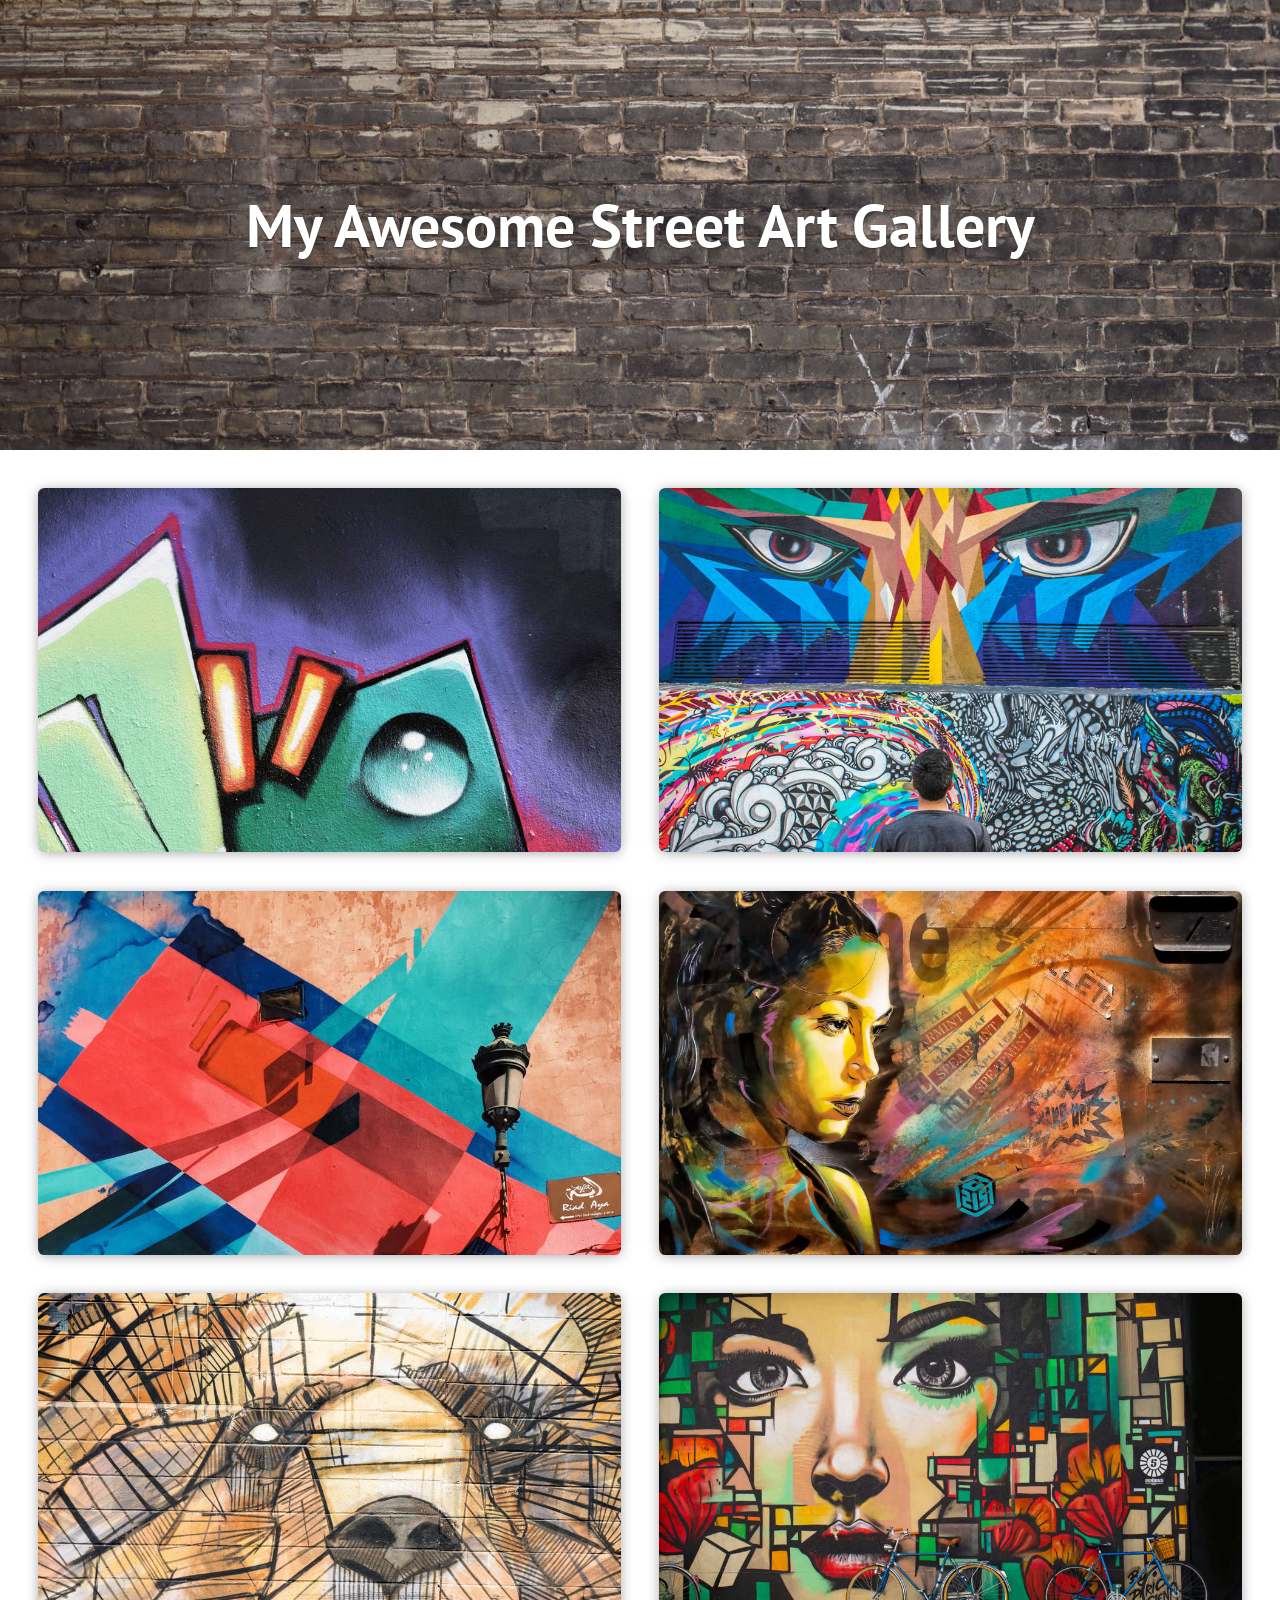
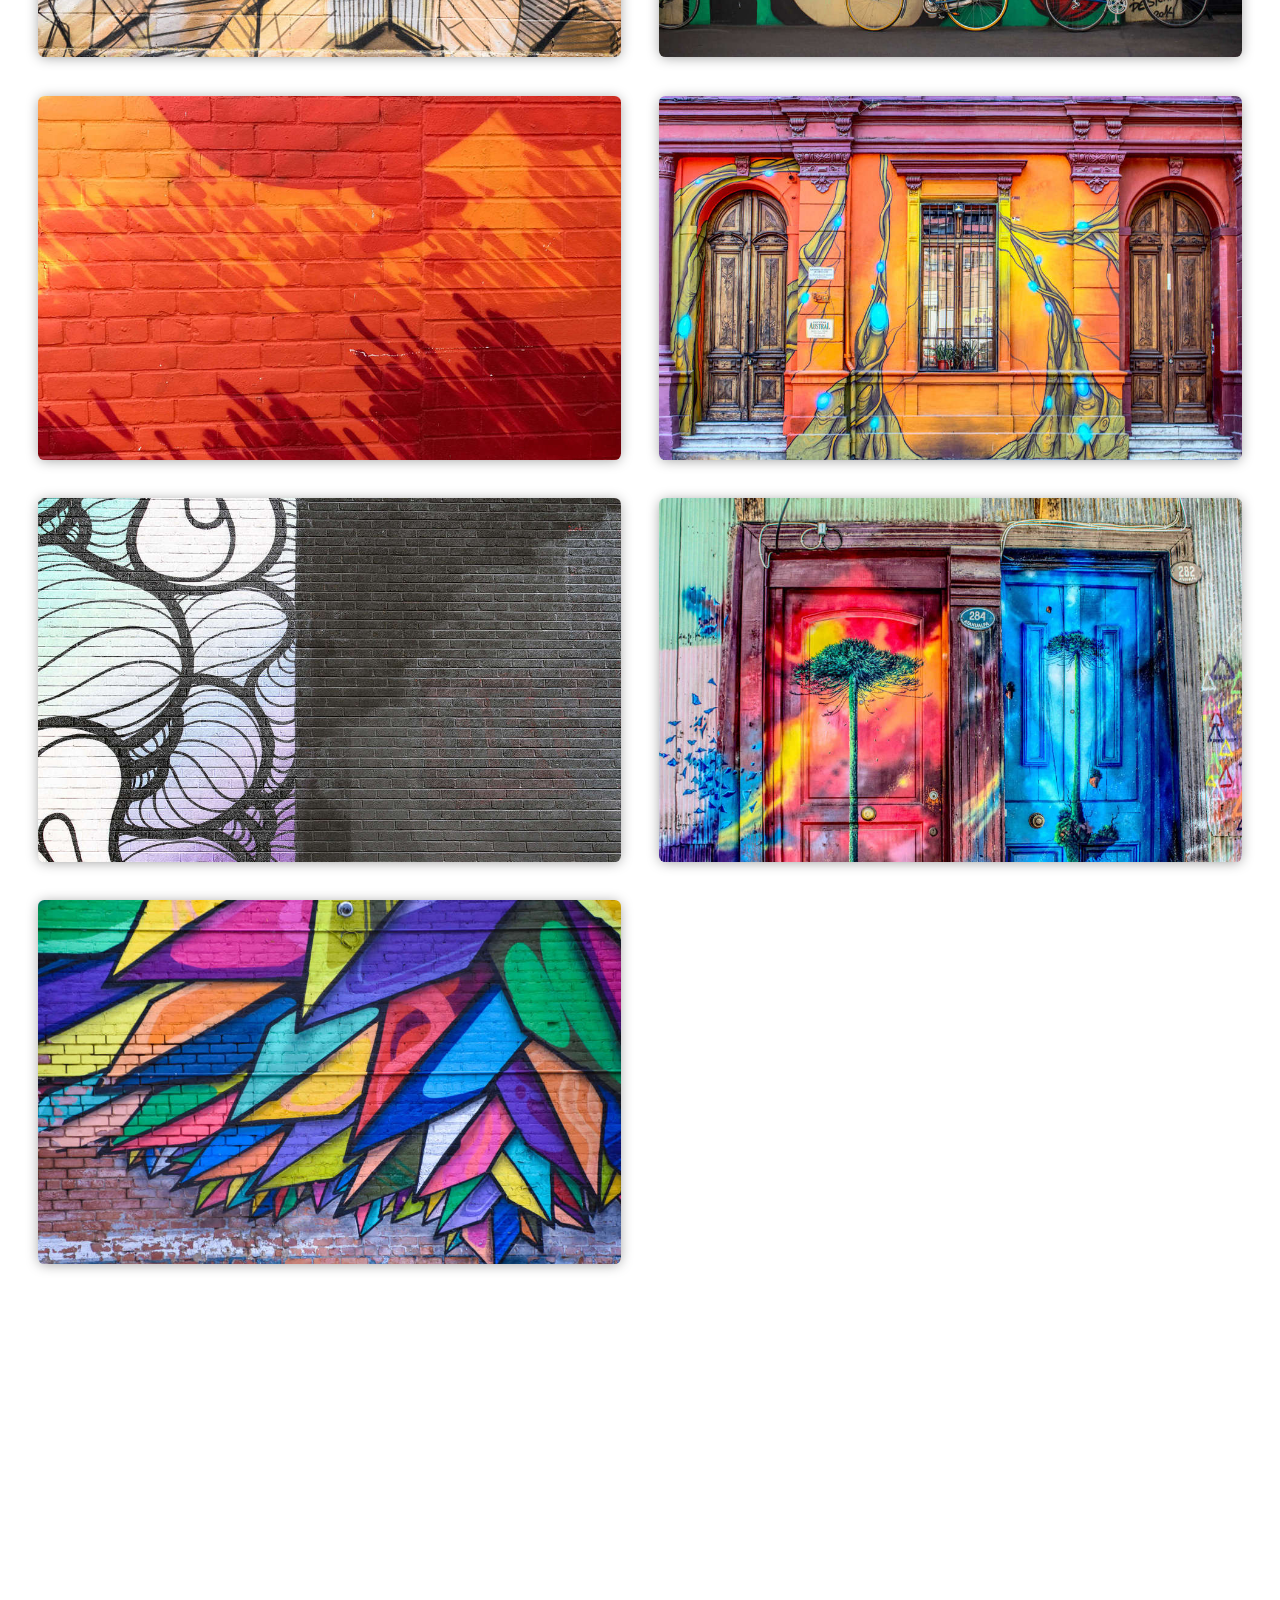
==== gallery.html @ 84607e98 "Add files via upload" ====
<!DOCTYPE html><html lang="en"><head><meta charset="utf-8"><meta http-equiv="X-UA-Compatible" content="IE=edge"><meta name="viewport" content="width=device-width,initial-scale=1"><title>Simple Gallery</title><meta name="description" content="Responsive gallery one-page template template"><meta name="keywords" content="gallery, gallery template, html5 template, css3 template"><link rel="shortcut icon" href="favicon.ico"><link rel="shortcut icon" href="static/images/favicons/favicon.png" type="image/x-icon"><link rel="apple-touch-icon" href="static/images/favicons/apple-touch-icon.png"><link rel="apple-touch-icon-precomposed" href="static/images/favicons/apple-touch-icon-precomposed.png"><link href="https://fonts.googleapis.com/css?family=PT+Sans&amp;subset=latin,cyrillic%7CPT+Serif&amp;subset=latin,cyrillic" rel="stylesheet" type="text/css"><link rel="stylesheet" href="static/css/screen.min.css"></head><body><hader class="page-header"><div class="page-header__inner"><div class="page-header__group"><h1 class="page-header__title">My Awesome Street Art Gallery</h1></div></div></hader><div class="page-content"><main class="page-content__main"><section class="page-content__gallery"><div class="gallery"><div class="gallery__inner"><div class="gallery__flow"><div class="gallery__isle"><div class="gallery__isle-inner"><div class="gallery__isle-content"><figure class="gallery__preview"><div class="gallery__preview-image"><img src="static/images/blocks/gallery/chris-barbalis-281802.jpg" alt="street art"></div><figcaption class="gallery__preview-caption"><div class="gallery__preview-info"><h2 class="gallery__preview-title">Some Awesome Street Art</h2><div class="gallery__preview-links"><a class="gallery__preview-link gallery__preview-link_role_original" href="https://unsplash.com/search/photos/graffiti?photo=BM3Huq6P_Eg">View original</a><a class="gallery__preview-link gallery__preview-link_role_author" href="#">AuthorName</a><a class="gallery__preview-link gallery__preview-link_role_photographer" href="https://unsplash.com/@cbarbalis">Chris Barbalis</a></div></div></figcaption></figure></div></div></div><div class="gallery__isle"><div class="gallery__isle-inner"><div class="gallery__isle-content"><figure class="gallery__preview"><div class="gallery__preview-image"><img src="static/images/blocks/gallery/ckturistando-335312.jpg" alt="street art"></div><figcaption class="gallery__preview-caption"><div class="gallery__preview-info"><h2 class="gallery__preview-title">Some Awesome Street Art</h2><div class="gallery__preview-links"><a class="gallery__preview-link gallery__preview-link_role_original" href="https://unsplash.com/search/photos/street-art?photo=GiTA965K380">View original</a><a class="gallery__preview-link gallery__preview-link_role_author" href="#">AuthorName</a><a class="gallery__preview-link gallery__preview-link_role_photographer" href="https://unsplash.com/@ckturistando">ckturistando</a></div></div></figcaption></figure></div></div></div><div class="gallery__isle"><div class="gallery__isle-inner"><div class="gallery__isle-content"><figure class="gallery__preview"><div class="gallery__preview-image"><img src="static/images/blocks/gallery/luis-vaz-188325.jpg" alt="street art"></div><figcaption class="gallery__preview-caption"><div class="gallery__preview-info"><h2 class="gallery__preview-title">Some Awesome Street Art</h2><div class="gallery__preview-links"><a class="gallery__preview-link gallery__preview-link_role_original" href="https://unsplash.com/search/photos/graffiti?photo=9RIFeVL73sk">View original</a><a class="gallery__preview-link gallery__preview-link_role_author" href="#">AuthorName</a><a class="gallery__preview-link gallery__preview-link_role_photographer" href="https://unsplash.com/@luismvaz">Luis Vaz</a></div></div></figcaption></figure></div></div></div><div class="gallery__isle"><div class="gallery__isle-inner"><div class="gallery__isle-content"><figure class="gallery__preview"><div class="gallery__preview-image"><img src="static/images/blocks/gallery/ricardo-gomez-angel-252099.jpg" alt="street art"></div><figcaption class="gallery__preview-caption"><div class="gallery__preview-info"><h2 class="gallery__preview-title">Some Awesome Street Art</h2><div class="gallery__preview-links"><a class="gallery__preview-link gallery__preview-link_role_original" href="https://unsplash.com/search/photos/graffiti?photo=2WCT3mg5zlY">View original</a><a class="gallery__preview-link gallery__preview-link_role_author" href="#">AuthorName</a><a class="gallery__preview-link gallery__preview-link_role_photographer" href="https://unsplash.com/@ripato">Ricardo Gomez Angel</a></div></div></figcaption></figure></div></div></div><div class="gallery__isle"><div class="gallery__isle-inner"><div class="gallery__isle-content"><figure class="gallery__preview"><div class="gallery__preview-image"><img src="static/images/blocks/gallery/scott-webb-101503.jpg" alt="street art"></div><figcaption class="gallery__preview-caption"><div class="gallery__preview-info"><h2 class="gallery__preview-title">Some Awesome Street Art</h2><div class="gallery__preview-links"><a class="gallery__preview-link gallery__preview-link_role_original" href="https://unsplash.com/photos/TJ1vdhpIoSs">View original</a><a class="gallery__preview-link gallery__preview-link_role_author" href="#">AuthorName</a><a class="gallery__preview-link gallery__preview-link_role_photographer" href="https://unsplash.com/@scottwebb">Scott Webb</a></div></div></figcaption></figure></div></div></div><div class="gallery__isle"><div class="gallery__isle-inner"><div class="gallery__isle-content"><figure class="gallery__preview"><div class="gallery__preview-image"><img src="static/images/blocks/gallery/timon-klauser-308449.jpg" alt="street art"></div><figcaption class="gallery__preview-caption"><div class="gallery__preview-info"><h2 class="gallery__preview-title">Some Awesome Street Art</h2><div class="gallery__preview-links"><a class="gallery__preview-link gallery__preview-link_role_original" href="https://unsplash.com/photos/3MAmj1ZKSZA">View original</a><a class="gallery__preview-link gallery__preview-link_role_author" href="#">AuthorName</a><a class="gallery__preview-link gallery__preview-link_role_photographer" href="https://unsplash.com/@timon_k">Timon Klauser</a></div></div></figcaption></figure></div></div></div><div class="gallery__isle"><div class="gallery__isle-inner"><div class="gallery__isle-content"><figure class="gallery__preview"><div class="gallery__preview-image"><img src="static/images/blocks/gallery/tools-for-motivation-301199.jpg" alt="street art"></div><figcaption class="gallery__preview-caption"><div class="gallery__preview-info"><h2 class="gallery__preview-title">Some Awesome Street Art</h2><div class="gallery__preview-links"><a class="gallery__preview-link gallery__preview-link_role_original" href="https://unsplash.com/photos/KvTOwKoji7g">View original</a><a class="gallery__preview-link gallery__preview-link_role_author" href="#">AuthorName</a><a class="gallery__preview-link gallery__preview-link_role_photographer" href="https://unsplash.com/@toolsformotivation">Tools For Motivation</a></div></div></figcaption></figure></div></div></div><div class="gallery__isle"><div class="gallery__isle-inner"><div class="gallery__isle-content"><figure class="gallery__preview"><div class="gallery__preview-image"><img src="static/images/blocks/gallery/luis-alfonso-orellana-221720.jpg" alt="street art"></div><figcaption class="gallery__preview-caption"><div class="gallery__preview-info"><h2 class="gallery__preview-title">Some Awesome Street Art</h2><div class="gallery__preview-links"><a class="gallery__preview-link gallery__preview-link_role_original" href="https://unsplash.com/photos/Zf2Y3O5s4UQ">View original</a><a class="gallery__preview-link gallery__preview-link_role_author" href="#">AuthorName</a><a class="gallery__preview-link gallery__preview-link_role_photographer" href="https://unsplash.com/@biotipografo">Luis Alfonso Orellana</a></div></div></figcaption></figure></div></div></div><div class="gallery__isle"><div class="gallery__isle-inner"><div class="gallery__isle-content"><figure class="gallery__preview"><div class="gallery__preview-image"><img src="static/images/blocks/gallery/toa-heftiba-227096.jpg" alt="street art"></div><figcaption class="gallery__preview-caption"><div class="gallery__preview-info"><h2 class="gallery__preview-title">Some Awesome Street Art</h2><div class="gallery__preview-links"><a class="gallery__preview-link gallery__preview-link_role_original" href="https://unsplash.com/photos/6SPP_IiDuTA">View original</a><a class="gallery__preview-link gallery__preview-link_role_author" href="#">AuthorName</a><a class="gallery__preview-link gallery__preview-link_role_photographer" href="https://unsplash.com/@heftiba">Toa Heftiba</a></div></div></figcaption></figure></div></div></div><div class="gallery__isle"><div class="gallery__isle-inner"><div class="gallery__isle-content"><figure class="gallery__preview"><div class="gallery__preview-image"><img src="static/images/blocks/gallery/luis-alfonso-orellana-246919.jpg" alt="street art"></div><figcaption class="gallery__preview-caption"><div class="gallery__preview-info"><h2 class="gallery__preview-title">Some Awesome Street Art</h2><div class="gallery__preview-links"><a class="gallery__preview-link gallery__preview-link_role_original" href="https://unsplash.com/photos/WjIB-6UxA5Q">View original</a><a class="gallery__preview-link gallery__preview-link_role_author" href="#">AuthorName</a><a class="gallery__preview-link gallery__preview-link_role_photographer" href="https://unsplash.com/@biotipografo">Luis Alfonso Orellana</a></div></div></figcaption></figure></div></div></div><div class="gallery__isle"><div class="gallery__isle-inner"><div class="gallery__isle-content"><figure class="gallery__preview"><div class="gallery__preview-image"><img src="static/images/blocks/gallery/glen-mccallum-225789.jpg" alt="street art"></div><figcaption class="gallery__preview-caption"><div class="gallery__preview-info"><h2 class="gallery__preview-title">Some Awesome Street Art</h2><div class="gallery__preview-links"><a class="gallery__preview-link gallery__preview-link_role_original" href="https://unsplash.com/photos/ddg2akAPl04">View original</a><a class="gallery__preview-link gallery__preview-link_role_author" href="#">AuthorName</a><a class="gallery__preview-link gallery__preview-link_role_photographer" href="https://unsplash.com/@glen_mccallum">Glen McCallum</a></div></div></figcaption></figure></div></div></div></div></div></div></section></main></div><footer class="page-footer"><div class="page-footer__inner"><div class="page-footer__group"><p class="page-footer__text"><a class="page-footer__text-link" href="https://website-templates.github.io/simple-gallery_responsive-template/">Simple Gallery</a></p><p class="page-footer__text">Designed by&nbsp;<a class="page-footer__text-link" href="https://github.com/orlovmax">Maxim Orlov</a></p></div></div></footer></body></html>
---- static/css/screen.min.css ----
@font-face{font-family:'site-icons';src:url(../fonts/site-icons/font/site-icons.eot);src:url(../fonts/site-icons/font/site-icons.eot#iefix) format("embedded-opentype"),url(../fonts/site-icons/font/site-icons.woff) format("woff"),url(../fonts/site-icons/font/site-icons.ttf) format("truetype"),url(../fonts/site-icons/font/site-icons.svg) format("svg");font-weight:400;font-style:normal}html,body,div,span,applet,object,iframe,h1,h2,h3,h4,h5,h6,p,blockquote,pre,a,abbr,acronym,address,big,cite,code,del,dfn,em,img,ins,kbd,q,s,samp,small,strike,strong,sub,sup,tt,var,b,u,i,center,dl,dt,dd,ol,ul,li,fieldset,form,input,label,legend,table,caption,tbody,tfoot,thead,tr,th,td,article,aside,canvas,details,embed,figure,figcaption,footer,header,hgroup,main,menu,nav,output,ruby,section,summary,time,mark,audio,video{margin:0;padding:0;border:0;-moz-box-sizing:border-box;-webkit-box-sizing:border-box;box-sizing:border-box}article,aside,details,figcaption,figure,footer,header,hgroup,main,menu,nav,section{display:block}nav ol,nav ul{list-style:none}blockquote,q{quotes:none}blockquote:before,blockquote:after,q:before,q:after{content:'';content:none}table{border-collapse:collapse;border-spacing:0}button,input[type=submit]{cursor:pointer}::-moz-selection{background:#fff;color:#111}::selection{background:#fff;color:#111}::-moz-selection{background:#fff;color:#111}.page-header{position:fixed;top:0;right:0;left:0;z-index:0;height:50vh;background-color:#ccc;background-image:url(../images/blocks/page-header/page-header_bg.jpg);background-repeat:no-repeat;background-size:cover;background-position:center center}.page-header__inner{display:-webkit-box;display:-webkit-flex;display:-ms-flexbox;display:flex;-webkit-box-orient:vertical;-webkit-box-direction:normal;-webkit-flex-direction:column;-ms-flex-direction:column;flex-direction:column;-webkit-box-pack:center;-webkit-justify-content:center;-ms-flex-pack:center;justify-content:center;-webkit-box-align:center;-webkit-align-items:center;-ms-flex-align:center;align-items:center;width:100%;max-width:1200px;height:100%;margin:0 auto}.page-header__group{padding:0 20px}.page-header__title{display:block;margin:0 auto;font-family:"PT Sans",Tahoma,Verdana,Arial,sans-serif;font-size:60px;font-weight:700;line-height:1;color:#fff;text-align:center;text-shadow:0 1px 2px #333}.page-content{position:relative;z-index:1;width:100%;margin-top:50vh;margin-bottom:50vh;background-color:#fff}.page-content__main{width:100%}.page-content__gallery{width:100%}.page-footer{position:fixed;bottom:0;right:0;left:0;z-index:0;height:50vh;background-color:#ccc;background-image:url(../images/blocks/page-footer/page-footer_bg.jpg);background-repeat:no-repeat;background-size:cover;background-position:center center}.page-footer__inner{display:-webkit-box;display:-webkit-flex;display:-ms-flexbox;display:flex;-webkit-box-orient:vertical;-webkit-box-direction:normal;-webkit-flex-direction:column;-ms-flex-direction:column;flex-direction:column;-webkit-box-pack:center;-webkit-justify-content:center;-ms-flex-pack:center;justify-content:center;-webkit-box-align:center;-webkit-align-items:center;-ms-flex-align:center;align-items:center;width:100%;max-width:1200px;height:100%;margin:0 auto}.page-footer__group{padding:0 20px}.page-footer__text{display:block;margin:0 auto 15px;font-family:"PT Sans",Tahoma,Verdana,Arial,sans-serif;font-size:26px;font-weight:700;line-height:1;color:#fff;text-align:center;text-shadow:0 1px 1px #333}.page-footer__text-link{display:inline-block;margin:0 auto;font-family:"PT Sans",Tahoma,Verdana,Arial,sans-serif;font-size:inherit;line-height:inherit;color:inherit;text-decoration:none}.gallery__flow{display:-webkit-box;display:-webkit-flex;display:-ms-flexbox;display:flex;-webkit-box-orient:horizontal;-webkit-box-direction:normal;-webkit-flex-direction:row;-ms-flex-direction:row;flex-direction:row;-webkit-box-pack:start;-webkit-justify-content:flex-start;-ms-flex-pack:start;justify-content:flex-start;-webkit-box-align:start;-webkit-align-items:flex-start;-ms-flex-align:start;align-items:flex-start;-webkit-flex-wrap:wrap;-ms-flex-wrap:wrap;flex-wrap:wrap;width:100%;padding:1.5vw}.gallery__isle{-webkit-box-flex:0;-webkit-flex-grow:0;-ms-flex-positive:0;flex-grow:0;-webkit-flex-shrink:1;-ms-flex-negative:1;flex-shrink:1;width:25%;padding:1.5vw}.gallery__isle-inner{position:relative;z-index:5;width:100%;height:0;padding-bottom:62.5%;background-color:#fff;-webkit-box-shadow:0 .1vw 1vw -.1vw rgba(0,0,0,.4);box-shadow:0 .1vw 1vw -.1vw rgba(0,0,0,.4);-webkit-border-radius:.5vw;border-radius:.5vw;overflow:hidden}.gallery__isle-content{position:absolute;top:0;right:0;bottom:0;left:0;overflow:hidden}.gallery__preview{position:relative;width:100%;height:100%}.gallery__preview-image{width:100%;height:100%;overflow:hidden}.gallery__preview-image img{display:block;width:100%;min-height:100%}.gallery__preview-caption{position:absolute;top:0;right:0;bottom:0;left:0;display:-webkit-box;display:-webkit-flex;display:-ms-flexbox;display:flex;-webkit-box-orient:vertical;-webkit-box-direction:normal;-webkit-flex-direction:column;-ms-flex-direction:column;flex-direction:column;-webkit-box-pack:center;-webkit-justify-content:center;-ms-flex-pack:center;justify-content:center;-webkit-box-align:center;-webkit-align-items:center;-ms-flex-align:center;align-items:center;background-color:rgba(44,62,80,.9);opacity:0;-webkit-transition:opacity .5s;transition:opacity .5s}.gallery__preview:hover .gallery__preview-caption{opacity:1}.gallery__preview-info{-webkit-box-flex:0;-webkit-flex-grow:0;-ms-flex-positive:0;flex-grow:0;-webkit-flex-shrink:1;-ms-flex-negative:1;flex-shrink:1;max-width:100%;padding:20px;text-align:center}.gallery__preview-title{display:block;margin:0 auto 20px;font-family:"PT Sans",Tahoma,Verdana,Arial,sans-serif;font-size:26px;font-weight:700;line-height:1;color:#fff;text-align:center}.gallery__preview-links{display:inline-block;text-align:left}.gallery__preview-link{display:block;margin:0 auto 10px;font-family:"PT Sans",Tahoma,Verdana,Arial,sans-serif;font-size:18px;line-height:1;text-align:left;text-decoration:none;color:#fff}.gallery__preview-link:hover{text-decoration:underline}.gallery__preview-link:not(:last-of-type){margin-right:20px}.gallery__preview-link_role_original:before,.gallery__preview-link_role_author:before,.gallery__preview-link_role_photographer:before{display:inline-block;margin-right:10px;font-family:"site-icons";font-size:18px;line-height:1;vertical-align:baseline}.gallery__preview-link:hover .gallery__preview-link_role_original:before,.gallery__preview-link:hover .gallery__preview-link_role_author:before,.gallery__preview-link:hover .gallery__preview-link_role_photographer:before{text-decoration:none}.gallery__preview-link_role_original:before{content:"\e804"}.gallery__preview-link_role_author:before{content:"\e805"}.gallery__preview-link_role_photographer:before{content:"\e806"}@media screen and (max-width:2560px){.gallery__isle{width:33.3%}}@media screen and (max-width:1760px){.gallery__isle{width:50%}}@media screen and (max-width:960px),screen and (max-height:640px){.page-header__title{font-size:50px}}@media screen and (max-width:960px){.gallery__flow{padding:20px}.gallery__isle{width:100%;padding:20px}.gallery__isle-inner{-webkit-box-shadow:0 2px 20px -2px rgba(0,0,0,.4);box-shadow:0 2px 20px -2px rgba(0,0,0,.4);-webkit-border-radius:5px;border-radius:5px}.gallery__preview-title{font-size:24px}}@media screen and (max-width:640px),screen and (max-height:480px){.page-header__title{font-size:40px}.page-footer__text{font-size:24px}}@media screen and (max-width:640px){.gallery__flow{padding:15px}.gallery__isle{padding:15px}}@media screen and (max-width:480px){.gallery__flow{padding:10px}.gallery__isle{padding:15px 10px}.gallery__preview-info{padding:10px}.gallery__preview-link{margin-bottom:5px}}@media screen and (max-width:320px){.gallery__preview-title{font-size:22px}}
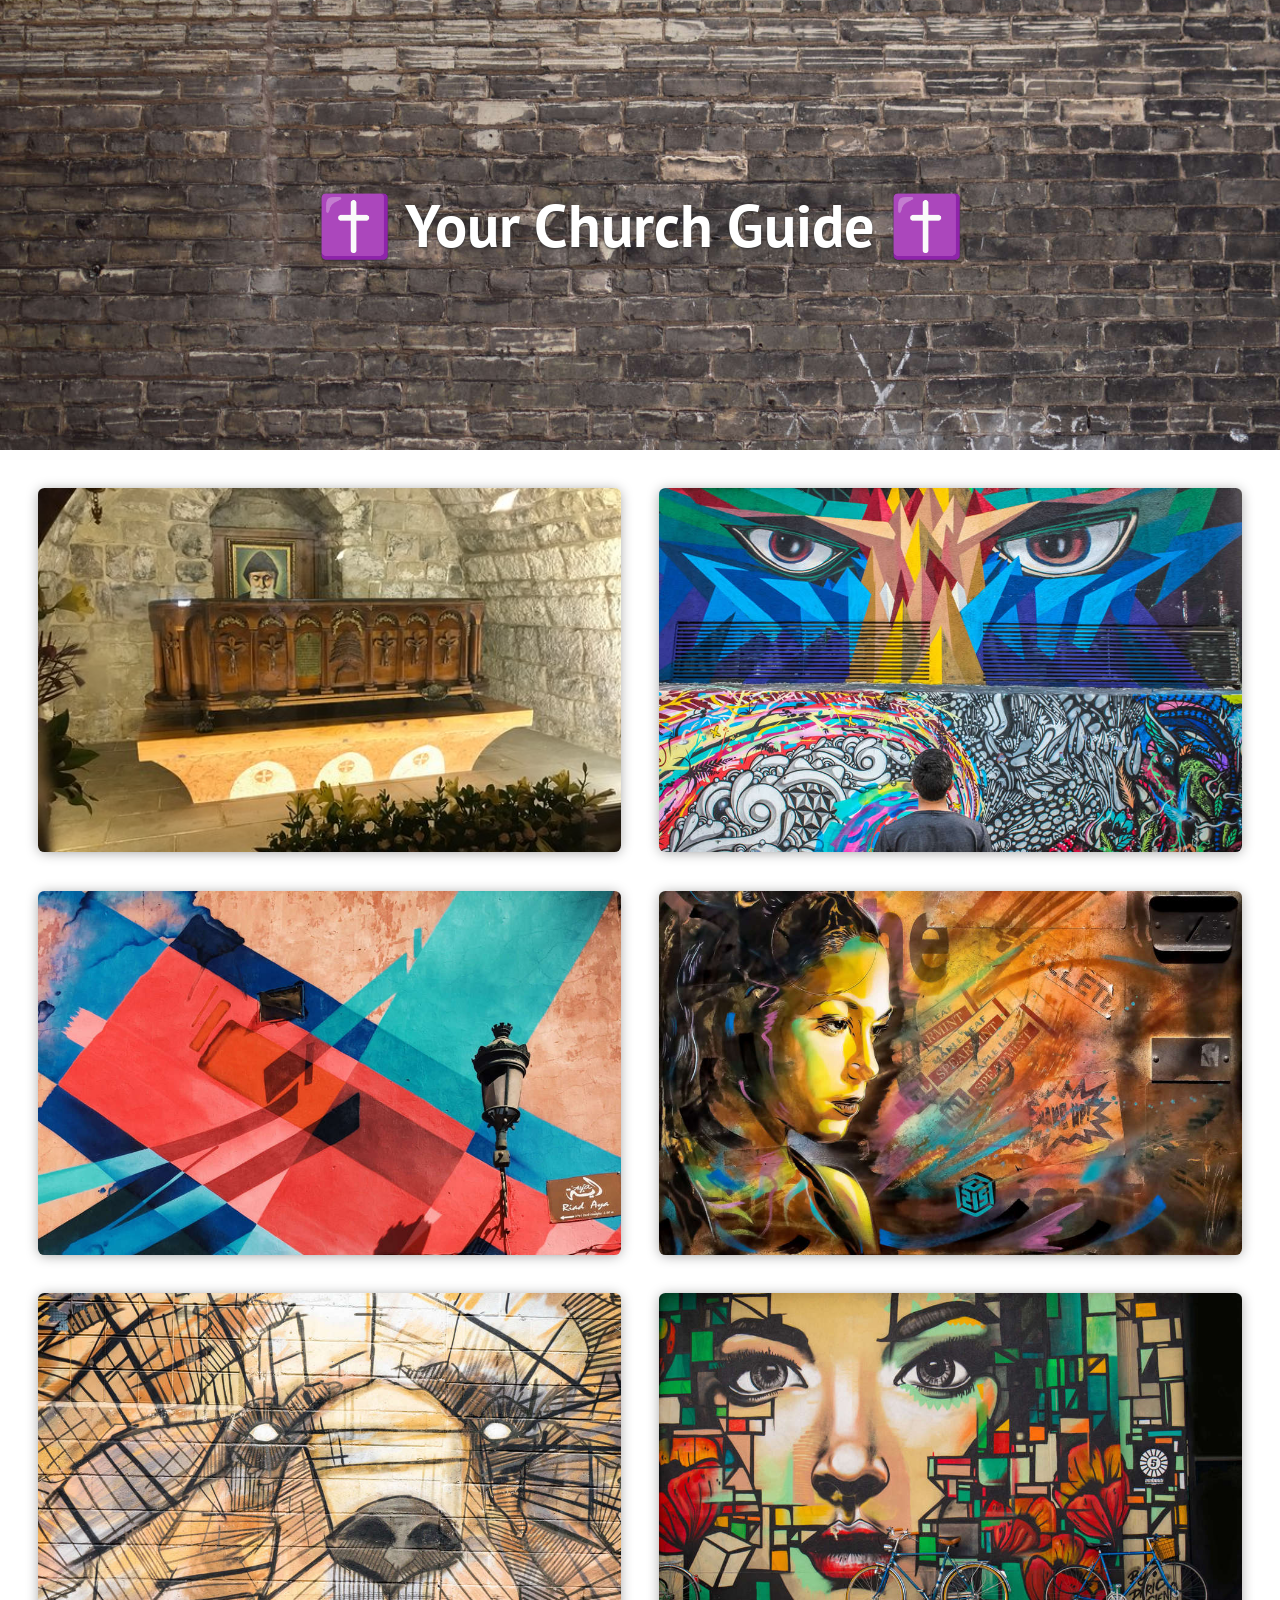
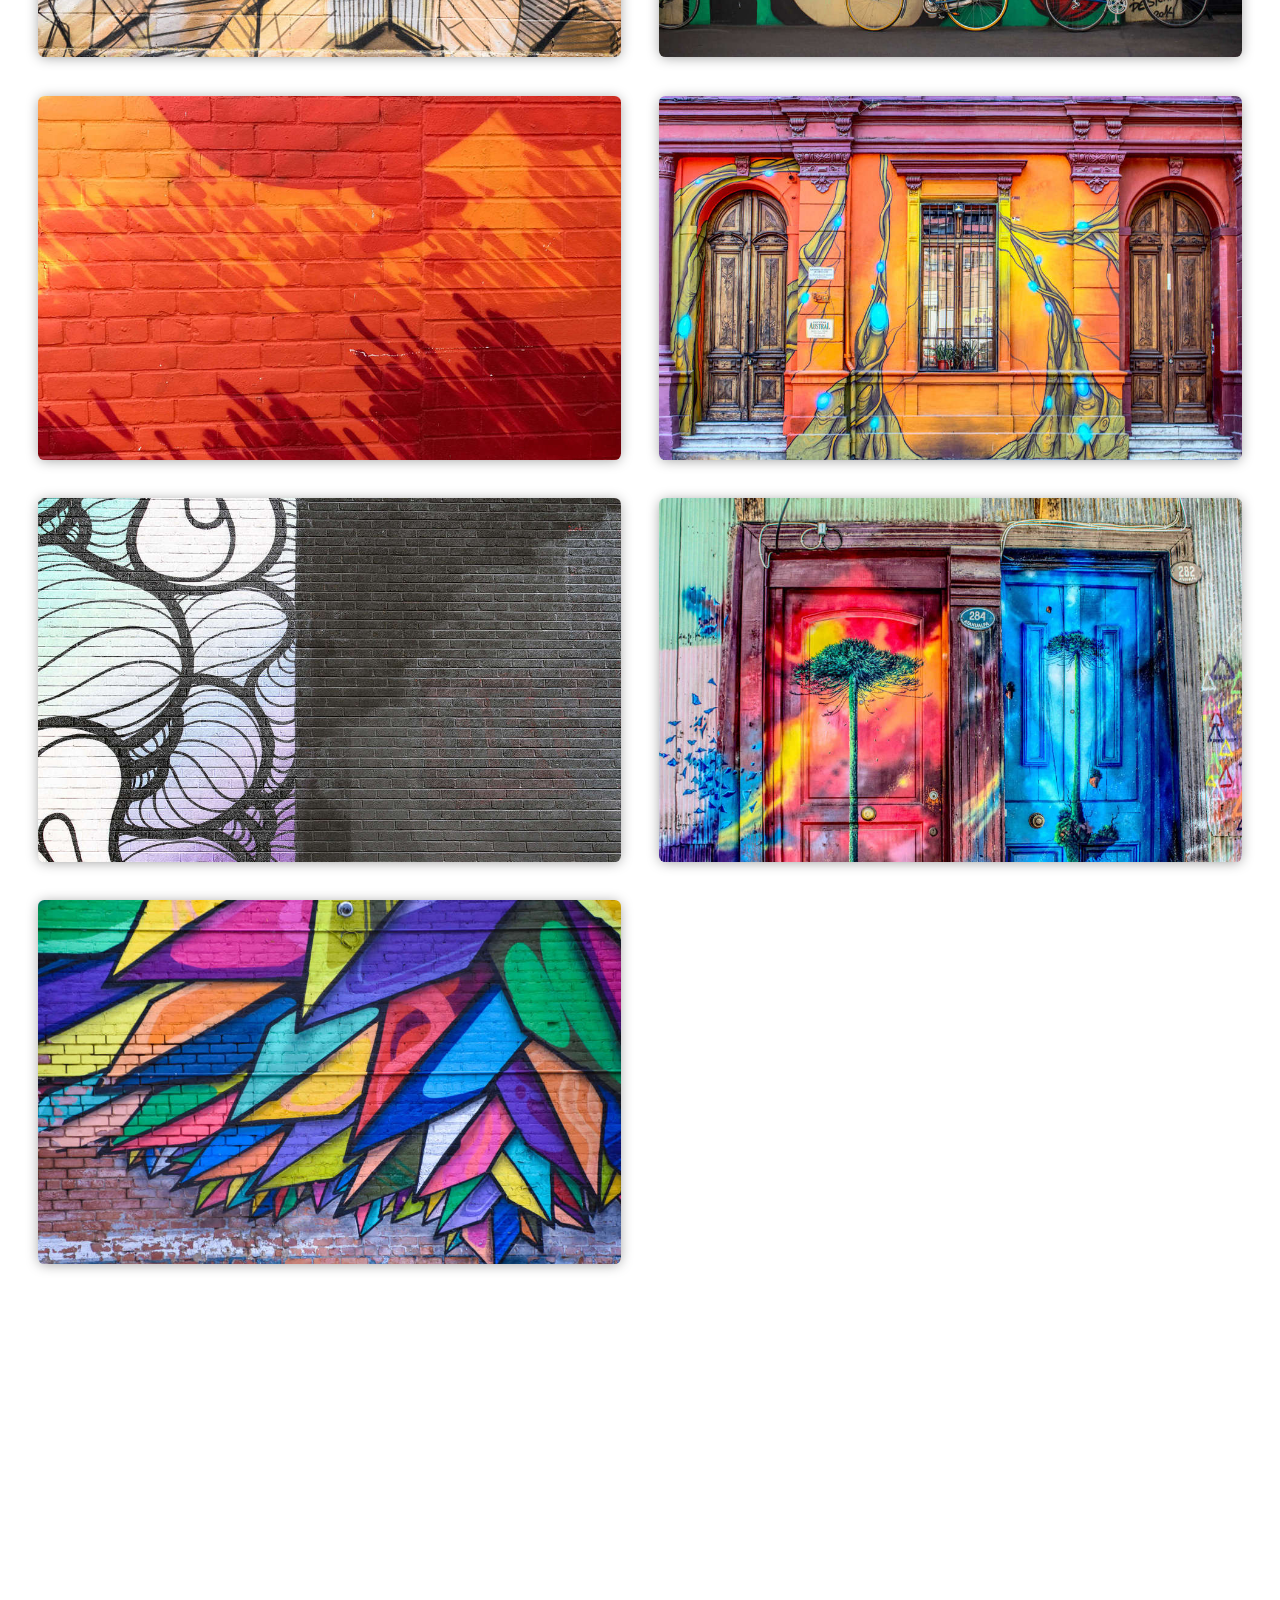
==== commit 56b7e658: "Update gallery.html" ====
--- a/gallery.html
+++ b/gallery.html
@@ -1 +1 @@
-<!DOCTYPE html><html lang="en"><head><meta charset="utf-8"><meta http-equiv="X-UA-Compatible" content="IE=edge"><meta name="viewport" content="width=device-width,initial-scale=1"><title>Simple Gallery</title><meta name="description" content="Responsive gallery one-page template template"><meta name="keywords" content="gallery, gallery template, html5 template, css3 template"><link rel="shortcut icon" href="favicon.ico"><link rel="shortcut icon" href="static/images/favicons/favicon.png" type="image/x-icon"><link rel="apple-touch-icon" href="static/images/favicons/apple-touch-icon.png"><link rel="apple-touch-icon-precomposed" href="static/images/favicons/apple-touch-icon-precomposed.png"><link href="https://fonts.googleapis.com/css?family=PT+Sans&amp;subset=latin,cyrillic%7CPT+Serif&amp;subset=latin,cyrillic" rel="stylesheet" type="text/css"><link rel="stylesheet" href="static/css/screen.min.css"></head><body><hader class="page-header"><div class="page-header__inner"><div class="page-header__group"><h1 class="page-header__title">My Awesome Street Art Gallery</h1></div></div></hader><div class="page-content"><main class="page-content__main"><section class="page-content__gallery"><div class="gallery"><div class="gallery__inner"><div class="gallery__flow"><div class="gallery__isle"><div class="gallery__isle-inner"><div class="gallery__isle-content"><figure class="gallery__preview"><div class="gallery__preview-image"><img src="static/images/blocks/gallery/chris-barbalis-281802.jpg" alt="street art"></div><figcaption class="gallery__preview-caption"><div class="gallery__preview-info"><h2 class="gallery__preview-title">Some Awesome Street Art</h2><div class="gallery__preview-links"><a class="gallery__preview-link gallery__preview-link_role_original" href="https://unsplash.com/search/photos/graffiti?photo=BM3Huq6P_Eg">View original</a><a class="gallery__preview-link gallery__preview-link_role_author" href="#">AuthorName</a><a class="gallery__preview-link gallery__preview-link_role_photographer" href="https://unsplash.com/@cbarbalis">Chris Barbalis</a></div></div></figcaption></figure></div></div></div><div class="gallery__isle"><div class="gallery__isle-inner"><div class="gallery__isle-content"><figure class="gallery__preview"><div class="gallery__preview-image"><img src="static/images/blocks/gallery/ckturistando-335312.jpg" alt="street art"></div><figcaption class="gallery__preview-caption"><div class="gallery__preview-info"><h2 class="gallery__preview-title">Some Awesome Street Art</h2><div class="gallery__preview-links"><a class="gallery__preview-link gallery__preview-link_role_original" href="https://unsplash.com/search/photos/street-art?photo=GiTA965K380">View original</a><a class="gallery__preview-link gallery__preview-link_role_author" href="#">AuthorName</a><a class="gallery__preview-link gallery__preview-link_role_photographer" href="https://unsplash.com/@ckturistando">ckturistando</a></div></div></figcaption></figure></div></div></div><div class="gallery__isle"><div class="gallery__isle-inner"><div class="gallery__isle-content"><figure class="gallery__preview"><div class="gallery__preview-image"><img src="static/images/blocks/gallery/luis-vaz-188325.jpg" alt="street art"></div><figcaption class="gallery__preview-caption"><div class="gallery__preview-info"><h2 class="gallery__preview-title">Some Awesome Street Art</h2><div class="gallery__preview-links"><a class="gallery__preview-link gallery__preview-link_role_original" href="https://unsplash.com/search/photos/graffiti?photo=9RIFeVL73sk">View original</a><a class="gallery__preview-link gallery__preview-link_role_author" href="#">AuthorName</a><a class="gallery__preview-link gallery__preview-link_role_photographer" href="https://unsplash.com/@luismvaz">Luis Vaz</a></div></div></figcaption></figure></div></div></div><div class="gallery__isle"><div class="gallery__isle-inner"><div class="gallery__isle-content"><figure class="gallery__preview"><div class="gallery__preview-image"><img src="static/images/blocks/gallery/ricardo-gomez-angel-252099.jpg" alt="street art"></div><figcaption class="gallery__preview-caption"><div class="gallery__preview-info"><h2 class="gallery__preview-title">Some Awesome Street Art</h2><div class="gallery__preview-links"><a class="gallery__preview-link gallery__preview-link_role_original" href="https://unsplash.com/search/photos/graffiti?photo=2WCT3mg5zlY">View original</a><a class="gallery__preview-link gallery__preview-link_role_author" href="#">AuthorName</a><a class="gallery__preview-link gallery__preview-link_role_photographer" href="https://unsplash.com/@ripato">Ricardo Gomez Angel</a></div></div></figcaption></figure></div></div></div><div class="gallery__isle"><div class="gallery__isle-inner"><div class="gallery__isle-content"><figure class="gallery__preview"><div class="gallery__preview-image"><img src="static/images/blocks/gallery/scott-webb-101503.jpg" alt="street art"></div><figcaption class="gallery__preview-caption"><div class="gallery__preview-info"><h2 class="gallery__preview-title">Some Awesome Street Art</h2><div class="gallery__preview-links"><a class="gallery__preview-link gallery__preview-link_role_original" href="https://unsplash.com/photos/TJ1vdhpIoSs">View original</a><a class="gallery__preview-link gallery__preview-link_role_author" href="#">AuthorName</a><a class="gallery__preview-link gallery__preview-link_role_photographer" href="https://unsplash.com/@scottwebb">Scott Webb</a></div></div></figcaption></figure></div></div></div><div class="gallery__isle"><div class="gallery__isle-inner"><div class="gallery__isle-content"><figure class="gallery__preview"><div class="gallery__preview-image"><img src="static/images/blocks/gallery/timon-klauser-308449.jpg" alt="street art"></div><figcaption class="gallery__preview-caption"><div class="gallery__preview-info"><h2 class="gallery__preview-title">Some Awesome Street Art</h2><div class="gallery__preview-links"><a class="gallery__preview-link gallery__preview-link_role_original" href="https://unsplash.com/photos/3MAmj1ZKSZA">View original</a><a class="gallery__preview-link gallery__preview-link_role_author" href="#">AuthorName</a><a class="gallery__preview-link gallery__preview-link_role_photographer" href="https://unsplash.com/@timon_k">Timon Klauser</a></div></div></figcaption></figure></div></div></div><div class="gallery__isle"><div class="gallery__isle-inner"><div class="gallery__isle-content"><figure class="gallery__preview"><div class="gallery__preview-image"><img src="static/images/blocks/gallery/tools-for-motivation-301199.jpg" alt="street art"></div><figcaption class="gallery__preview-caption"><div class="gallery__preview-info"><h2 class="gallery__preview-title">Some Awesome Street Art</h2><div class="gallery__preview-links"><a class="gallery__preview-link gallery__preview-link_role_original" href="https://unsplash.com/photos/KvTOwKoji7g">View original</a><a class="gallery__preview-link gallery__preview-link_role_author" href="#">AuthorName</a><a class="gallery__preview-link gallery__preview-link_role_photographer" href="https://unsplash.com/@toolsformotivation">Tools For Motivation</a></div></div></figcaption></figure></div></div></div><div class="gallery__isle"><div class="gallery__isle-inner"><div class="gallery__isle-content"><figure class="gallery__preview"><div class="gallery__preview-image"><img src="static/images/blocks/gallery/luis-alfonso-orellana-221720.jpg" alt="street art"></div><figcaption class="gallery__preview-caption"><div class="gallery__preview-info"><h2 class="gallery__preview-title">Some Awesome Street Art</h2><div class="gallery__preview-links"><a class="gallery__preview-link gallery__preview-link_role_original" href="https://unsplash.com/photos/Zf2Y3O5s4UQ">View original</a><a class="gallery__preview-link gallery__preview-link_role_author" href="#">AuthorName</a><a class="gallery__preview-link gallery__preview-link_role_photographer" href="https://unsplash.com/@biotipografo">Luis Alfonso Orellana</a></div></div></figcaption></figure></div></div></div><div class="gallery__isle"><div class="gallery__isle-inner"><div class="gallery__isle-content"><figure class="gallery__preview"><div class="gallery__preview-image"><img src="static/images/blocks/gallery/toa-heftiba-227096.jpg" alt="street art"></div><figcaption class="gallery__preview-caption"><div class="gallery__preview-info"><h2 class="gallery__preview-title">Some Awesome Street Art</h2><div class="gallery__preview-links"><a class="gallery__preview-link gallery__preview-link_role_original" href="https://unsplash.com/photos/6SPP_IiDuTA">View original</a><a class="gallery__preview-link gallery__preview-link_role_author" href="#">AuthorName</a><a class="gallery__preview-link gallery__preview-link_role_photographer" href="https://unsplash.com/@heftiba">Toa Heftiba</a></div></div></figcaption></figure></div></div></div><div class="gallery__isle"><div class="gallery__isle-inner"><div class="gallery__isle-content"><figure class="gallery__preview"><div class="gallery__preview-image"><img src="static/images/blocks/gallery/luis-alfonso-orellana-246919.jpg" alt="street art"></div><figcaption class="gallery__preview-caption"><div class="gallery__preview-info"><h2 class="gallery__preview-title">Some Awesome Street Art</h2><div class="gallery__preview-links"><a class="gallery__preview-link gallery__preview-link_role_original" href="https://unsplash.com/photos/WjIB-6UxA5Q">View original</a><a class="gallery__preview-link gallery__preview-link_role_author" href="#">AuthorName</a><a class="gallery__preview-link gallery__preview-link_role_photographer" href="https://unsplash.com/@biotipografo">Luis Alfonso Orellana</a></div></div></figcaption></figure></div></div></div><div class="gallery__isle"><div class="gallery__isle-inner"><div class="gallery__isle-content"><figure class="gallery__preview"><div class="gallery__preview-image"><img src="static/images/blocks/gallery/glen-mccallum-225789.jpg" alt="street art"></div><figcaption class="gallery__preview-caption"><div class="gallery__preview-info"><h2 class="gallery__preview-title">Some Awesome Street Art</h2><div class="gallery__preview-links"><a class="gallery__preview-link gallery__preview-link_role_original" href="https://unsplash.com/photos/ddg2akAPl04">View original</a><a class="gallery__preview-link gallery__preview-link_role_author" href="#">AuthorName</a><a class="gallery__preview-link gallery__preview-link_role_photographer" href="https://unsplash.com/@glen_mccallum">Glen McCallum</a></div></div></figcaption></figure></div></div></div></div></div></div></section></main></div><footer class="page-footer"><div class="page-footer__inner"><div class="page-footer__group"><p class="page-footer__text"><a class="page-footer__text-link" href="https://website-templates.github.io/simple-gallery_responsive-template/">Simple Gallery</a></p><p class="page-footer__text">Designed by&nbsp;<a class="page-footer__text-link" href="https://github.com/orlovmax">Maxim Orlov</a></p></div></div></footer></body></html>+<!DOCTYPE html><html lang="en"><head><meta charset="utf-8"><meta http-equiv="X-UA-Compatible" content="IE=edge"><meta name="viewport" content="width=device-width,initial-scale=1"><title>Simple Gallery</title><meta name="description" content="Responsive gallery one-page template template"><meta name="keywords" content="gallery, gallery template, html5 template, css3 template"><link rel="shortcut icon" href="favicon.ico"><link rel="shortcut icon" href="static/images/favicons/favicon.png" type="image/x-icon"><link rel="apple-touch-icon" href="static/images/favicons/apple-touch-icon.png"><link rel="apple-touch-icon-precomposed" href="static/images/favicons/apple-touch-icon-precomposed.png"><link href="https://fonts.googleapis.com/css?family=PT+Sans&amp;subset=latin,cyrillic%7CPT+Serif&amp;subset=latin,cyrillic" rel="stylesheet" type="text/css"><link rel="stylesheet" href="static/css/screen.min.css"></head><body><hader class="page-header"><div class="page-header__inner"><div class="page-header__group"><h1 class="page-header__title">✝️ Your Church Guide ✝️</h1></div></div></hader><div class="page-content"><main class="page-content__main"><section class="page-content__gallery"><div class="gallery"><div class="gallery__inner"><div class="gallery__flow"><div class="gallery__isle"><div class="gallery__isle-inner"><div class="gallery__isle-content"><figure class="gallery__preview"><div class="gallery__preview-image"><img src="static/images/blocks/gallery/chris-barbalis-281802.jpg" alt="street art"></div><figcaption class="gallery__preview-caption"><div class="gallery__preview-info"><h2 class="gallery__preview-title">Saint Charbel Church</h2><div class="gallery__preview-links"><a class="gallery__preview-link gallery__preview-link_role_original" href="https://unsplash.com/search/photos/graffiti?photo=BM3Huq6P_Eg">Annaya, Byblos</a><a class="gallery__preview-link gallery__preview-link_role_author" href="#">Information</a><a class="gallery__preview-link gallery__preview-link_role_photographer" href="https://unsplash.com/@cbarbalis">View</a></div></div></figcaption></figure></div></div></div><div class="gallery__isle"><div class="gallery__isle-inner"><div class="gallery__isle-content"><figure class="gallery__preview"><div class="gallery__preview-image"><img src="static/images/blocks/gallery/ckturistando-335312.jpg" alt="street art"></div><figcaption class="gallery__preview-caption"><div class="gallery__preview-info"><h2 class="gallery__preview-title">Some Awesome Street Art</h2><div class="gallery__preview-links"><a class="gallery__preview-link gallery__preview-link_role_original" href="https://unsplash.com/search/photos/street-art?photo=GiTA965K380">View original</a><a class="gallery__preview-link gallery__preview-link_role_author" href="#">AuthorName</a><a class="gallery__preview-link gallery__preview-link_role_photographer" href="https://unsplash.com/@ckturistando">ckturistando</a></div></div></figcaption></figure></div></div></div><div class="gallery__isle"><div class="gallery__isle-inner"><div class="gallery__isle-content"><figure class="gallery__preview"><div class="gallery__preview-image"><img src="static/images/blocks/gallery/luis-vaz-188325.jpg" alt="street art"></div><figcaption class="gallery__preview-caption"><div class="gallery__preview-info"><h2 class="gallery__preview-title">Some Awesome Street Art</h2><div class="gallery__preview-links"><a class="gallery__preview-link gallery__preview-link_role_original" href="https://unsplash.com/search/photos/graffiti?photo=9RIFeVL73sk">View original</a><a class="gallery__preview-link gallery__preview-link_role_author" href="#">AuthorName</a><a class="gallery__preview-link gallery__preview-link_role_photographer" href="https://unsplash.com/@luismvaz">Luis Vaz</a></div></div></figcaption></figure></div></div></div><div class="gallery__isle"><div class="gallery__isle-inner"><div class="gallery__isle-content"><figure class="gallery__preview"><div class="gallery__preview-image"><img src="static/images/blocks/gallery/ricardo-gomez-angel-252099.jpg" alt="street art"></div><figcaption class="gallery__preview-caption"><div class="gallery__preview-info"><h2 class="gallery__preview-title">Some Awesome Street Art</h2><div class="gallery__preview-links"><a class="gallery__preview-link gallery__preview-link_role_original" href="https://unsplash.com/search/photos/graffiti?photo=2WCT3mg5zlY">View original</a><a class="gallery__preview-link gallery__preview-link_role_author" href="#">AuthorName</a><a class="gallery__preview-link gallery__preview-link_role_photographer" href="https://unsplash.com/@ripato">Ricardo Gomez Angel</a></div></div></figcaption></figure></div></div></div><div class="gallery__isle"><div class="gallery__isle-inner"><div class="gallery__isle-content"><figure class="gallery__preview"><div class="gallery__preview-image"><img src="static/images/blocks/gallery/scott-webb-101503.jpg" alt="street art"></div><figcaption class="gallery__preview-caption"><div class="gallery__preview-info"><h2 class="gallery__preview-title">Some Awesome Street Art</h2><div class="gallery__preview-links"><a class="gallery__preview-link gallery__preview-link_role_original" href="https://unsplash.com/photos/TJ1vdhpIoSs">View original</a><a class="gallery__preview-link gallery__preview-link_role_author" href="#">AuthorName</a><a class="gallery__preview-link gallery__preview-link_role_photographer" href="https://unsplash.com/@scottwebb">Scott Webb</a></div></div></figcaption></figure></div></div></div><div class="gallery__isle"><div class="gallery__isle-inner"><div class="gallery__isle-content"><figure class="gallery__preview"><div class="gallery__preview-image"><img src="static/images/blocks/gallery/timon-klauser-308449.jpg" alt="street art"></div><figcaption class="gallery__preview-caption"><div class="gallery__preview-info"><h2 class="gallery__preview-title">Some Awesome Street Art</h2><div class="gallery__preview-links"><a class="gallery__preview-link gallery__preview-link_role_original" href="https://unsplash.com/photos/3MAmj1ZKSZA">View original</a><a class="gallery__preview-link gallery__preview-link_role_author" href="#">AuthorName</a><a class="gallery__preview-link gallery__preview-link_role_photographer" href="https://unsplash.com/@timon_k">Timon Klauser</a></div></div></figcaption></figure></div></div></div><div class="gallery__isle"><div class="gallery__isle-inner"><div class="gallery__isle-content"><figure class="gallery__preview"><div class="gallery__preview-image"><img src="static/images/blocks/gallery/tools-for-motivation-301199.jpg" alt="street art"></div><figcaption class="gallery__preview-caption"><div class="gallery__preview-info"><h2 class="gallery__preview-title">Some Awesome Street Art</h2><div class="gallery__preview-links"><a class="gallery__preview-link gallery__preview-link_role_original" href="https://unsplash.com/photos/KvTOwKoji7g">View original</a><a class="gallery__preview-link gallery__preview-link_role_author" href="#">AuthorName</a><a class="gallery__preview-link gallery__preview-link_role_photographer" href="https://unsplash.com/@toolsformotivation">Tools For Motivation</a></div></div></figcaption></figure></div></div></div><div class="gallery__isle"><div class="gallery__isle-inner"><div class="gallery__isle-content"><figure class="gallery__preview"><div class="gallery__preview-image"><img src="static/images/blocks/gallery/luis-alfonso-orellana-221720.jpg" alt="street art"></div><figcaption class="gallery__preview-caption"><div class="gallery__preview-info"><h2 class="gallery__preview-title">Some Awesome Street Art</h2><div class="gallery__preview-links"><a class="gallery__preview-link gallery__preview-link_role_original" href="https://unsplash.com/photos/Zf2Y3O5s4UQ">View original</a><a class="gallery__preview-link gallery__preview-link_role_author" href="#">AuthorName</a><a class="gallery__preview-link gallery__preview-link_role_photographer" href="https://unsplash.com/@biotipografo">Luis Alfonso Orellana</a></div></div></figcaption></figure></div></div></div><div class="gallery__isle"><div class="gallery__isle-inner"><div class="gallery__isle-content"><figure class="gallery__preview"><div class="gallery__preview-image"><img src="static/images/blocks/gallery/toa-heftiba-227096.jpg" alt="street art"></div><figcaption class="gallery__preview-caption"><div class="gallery__preview-info"><h2 class="gallery__preview-title">Some Awesome Street Art</h2><div class="gallery__preview-links"><a class="gallery__preview-link gallery__preview-link_role_original" href="https://unsplash.com/photos/6SPP_IiDuTA">View original</a><a class="gallery__preview-link gallery__preview-link_role_author" href="#">AuthorName</a><a class="gallery__preview-link gallery__preview-link_role_photographer" href="https://unsplash.com/@heftiba">Toa Heftiba</a></div></div></figcaption></figure></div></div></div><div class="gallery__isle"><div class="gallery__isle-inner"><div class="gallery__isle-content"><figure class="gallery__preview"><div class="gallery__preview-image"><img src="static/images/blocks/gallery/luis-alfonso-orellana-246919.jpg" alt="street art"></div><figcaption class="gallery__preview-caption"><div class="gallery__preview-info"><h2 class="gallery__preview-title">Some Awesome Street Art</h2><div class="gallery__preview-links"><a class="gallery__preview-link gallery__preview-link_role_original" href="https://unsplash.com/photos/WjIB-6UxA5Q">View original</a><a class="gallery__preview-link gallery__preview-link_role_author" href="#">AuthorName</a><a class="gallery__preview-link gallery__preview-link_role_photographer" href="https://unsplash.com/@biotipografo">Luis Alfonso Orellana</a></div></div></figcaption></figure></div></div></div><div class="gallery__isle"><div class="gallery__isle-inner"><div class="gallery__isle-content"><figure class="gallery__preview"><div class="gallery__preview-image"><img src="static/images/blocks/gallery/glen-mccallum-225789.jpg" alt="street art"></div><figcaption class="gallery__preview-caption"><div class="gallery__preview-info"><h2 class="gallery__preview-title">Some Awesome Street Art</h2><div class="gallery__preview-links"><a class="gallery__preview-link gallery__preview-link_role_original" href="https://unsplash.com/photos/ddg2akAPl04">View original</a><a class="gallery__preview-link gallery__preview-link_role_author" href="#">AuthorName</a><a class="gallery__preview-link gallery__preview-link_role_photographer" href="https://unsplash.com/@glen_mccallum">Glen McCallum</a></div></div></figcaption></figure></div></div></div></div></div></div></section></main></div><footer class="page-footer"><div class="page-footer__inner"><div class="page-footer__group"><p class="page-footer__text"><a class="page-footer__text-link" href="https://app-webview.github.io/guide/">Go Back</a></p><p class="page-footer__text">Designed by&nbsp;<a class="page-footer__text-link" href="https://github.com/orlovmax">X</a></p></div></div></footer></body></html>
--- a/static/css/screen.min.css
+++ b/static/css/screen.min.css
@@ -1 +1 @@
-@font-face{font-family:'site-icons';src:url(../fonts/site-icons/font/site-icons.eot);src:url(../fonts/site-icons/font/site-icons.eot#iefix) format("embedded-opentype"),url(../fonts/site-icons/font/site-icons.woff) format("woff"),url(../fonts/site-icons/font/site-icons.ttf) format("truetype"),url(../fonts/site-icons/font/site-icons.svg) format("svg");font-weight:400;font-style:normal}html,body,div,span,applet,object,iframe,h1,h2,h3,h4,h5,h6,p,blockquote,pre,a,abbr,acronym,address,big,cite,code,del,dfn,em,img,ins,kbd,q,s,samp,small,strike,strong,sub,sup,tt,var,b,u,i,center,dl,dt,dd,ol,ul,li,fieldset,form,input,label,legend,table,caption,tbody,tfoot,thead,tr,th,td,article,aside,canvas,details,embed,figure,figcaption,footer,header,hgroup,main,menu,nav,output,ruby,section,summary,time,mark,audio,video{margin:0;padding:0;border:0;-moz-box-sizing:border-box;-webkit-box-sizing:border-box;box-sizing:border-box}article,aside,details,figcaption,figure,footer,header,hgroup,main,menu,nav,section{display:block}nav ol,nav ul{list-style:none}blockquote,q{quotes:none}blockquote:before,blockquote:after,q:before,q:after{content:'';content:none}table{border-collapse:collapse;border-spacing:0}button,input[type=submit]{cursor:pointer}::-moz-selection{background:#fff;color:#111}::selection{background:#fff;color:#111}::-moz-selection{background:#fff;color:#111}.page-header{position:fixed;top:0;right:0;left:0;z-index:0;height:50vh;background-color:#ccc;background-image:url(../images/blocks/page-header/page-header_bg.jpg);background-repeat:no-repeat;background-size:cover;background-position:center center}.page-header__inner{display:-webkit-box;display:-webkit-flex;display:-ms-flexbox;display:flex;-webkit-box-orient:vertical;-webkit-box-direction:normal;-webkit-flex-direction:column;-ms-flex-direction:column;flex-direction:column;-webkit-box-pack:center;-webkit-justify-content:center;-ms-flex-pack:center;justify-content:center;-webkit-box-align:center;-webkit-align-items:center;-ms-flex-align:center;align-items:center;width:100%;max-width:1200px;height:100%;margin:0 auto}.page-header__group{padding:0 20px}.page-header__title{display:block;margin:0 auto;font-family:"PT Sans",Tahoma,Verdana,Arial,sans-serif;font-size:60px;font-weight:700;line-height:1;color:#fff;text-align:center;text-shadow:0 1px 2px #333}.page-content{position:relative;z-index:1;width:100%;margin-top:50vh;margin-bottom:50vh;background-color:#fff}.page-content__main{width:100%}.page-content__gallery{width:100%}.page-footer{position:fixed;bottom:0;right:0;left:0;z-index:0;height:50vh;background-color:#ccc;background-image:url(../images/blocks/page-footer/page-footer_bg.jpg);background-repeat:no-repeat;background-size:cover;background-position:center center}.page-footer__inner{display:-webkit-box;display:-webkit-flex;display:-ms-flexbox;display:flex;-webkit-box-orient:vertical;-webkit-box-direction:normal;-webkit-flex-direction:column;-ms-flex-direction:column;flex-direction:column;-webkit-box-pack:center;-webkit-justify-content:center;-ms-flex-pack:center;justify-content:center;-webkit-box-align:center;-webkit-align-items:center;-ms-flex-align:center;align-items:center;width:100%;max-width:1200px;height:100%;margin:0 auto}.page-footer__group{padding:0 20px}.page-footer__text{display:block;margin:0 auto 15px;font-family:"PT Sans",Tahoma,Verdana,Arial,sans-serif;font-size:26px;font-weight:700;line-height:1;color:#fff;text-align:center;text-shadow:0 1px 1px #333}.page-footer__text-link{display:inline-block;margin:0 auto;font-family:"PT Sans",Tahoma,Verdana,Arial,sans-serif;font-size:inherit;line-height:inherit;color:inherit;text-decoration:none}.gallery__flow{display:-webkit-box;display:-webkit-flex;display:-ms-flexbox;display:flex;-webkit-box-orient:horizontal;-webkit-box-direction:normal;-webkit-flex-direction:row;-ms-flex-direction:row;flex-direction:row;-webkit-box-pack:start;-webkit-justify-content:flex-start;-ms-flex-pack:start;justify-content:flex-start;-webkit-box-align:start;-webkit-align-items:flex-start;-ms-flex-align:start;align-items:flex-start;-webkit-flex-wrap:wrap;-ms-flex-wrap:wrap;flex-wrap:wrap;width:100%;padding:1.5vw}.gallery__isle{-webkit-box-flex:0;-webkit-flex-grow:0;-ms-flex-positive:0;flex-grow:0;-webkit-flex-shrink:1;-ms-flex-negative:1;flex-shrink:1;width:25%;padding:1.5vw}.gallery__isle-inner{position:relative;z-index:5;width:100%;height:0;padding-bottom:62.5%;background-color:#fff;-webkit-box-shadow:0 .1vw 1vw -.1vw rgba(0,0,0,.4);box-shadow:0 .1vw 1vw -.1vw rgba(0,0,0,.4);-webkit-border-radius:.5vw;border-radius:.5vw;overflow:hidden}.gallery__isle-content{position:absolute;top:0;right:0;bottom:0;left:0;overflow:hidden}.gallery__preview{position:relative;width:100%;height:100%}.gallery__preview-image{width:100%;height:100%;overflow:hidden}.gallery__preview-image img{display:block;width:100%;min-height:100%}.gallery__preview-caption{position:absolute;top:0;right:0;bottom:0;left:0;display:-webkit-box;display:-webkit-flex;display:-ms-flexbox;display:flex;-webkit-box-orient:vertical;-webkit-box-direction:normal;-webkit-flex-direction:column;-ms-flex-direction:column;flex-direction:column;-webkit-box-pack:center;-webkit-justify-content:center;-ms-flex-pack:center;justify-content:center;-webkit-box-align:center;-webkit-align-items:center;-ms-flex-align:center;align-items:center;background-color:rgba(44,62,80,.9);opacity:0;-webkit-transition:opacity .5s;transition:opacity .5s}.gallery__preview:hover .gallery__preview-caption{opacity:1}.gallery__preview-info{-webkit-box-flex:0;-webkit-flex-grow:0;-ms-flex-positive:0;flex-grow:0;-webkit-flex-shrink:1;-ms-flex-negative:1;flex-shrink:1;max-width:100%;padding:20px;text-align:center}.gallery__preview-title{display:block;margin:0 auto 20px;font-family:"PT Sans",Tahoma,Verdana,Arial,sans-serif;font-size:26px;font-weight:700;line-height:1;color:#fff;text-align:center}.gallery__preview-links{display:inline-block;text-align:left}.gallery__preview-link{display:block;margin:0 auto 10px;font-family:"PT Sans",Tahoma,Verdana,Arial,sans-serif;font-size:18px;line-height:1;text-align:left;text-decoration:none;color:#fff}.gallery__preview-link:hover{text-decoration:underline}.gallery__preview-link:not(:last-of-type){margin-right:20px}.gallery__preview-link_role_original:before,.gallery__preview-link_role_author:before,.gallery__preview-link_role_photographer:before{display:inline-block;margin-right:10px;font-family:"site-icons";font-size:18px;line-height:1;vertical-align:baseline}.gallery__preview-link:hover .gallery__preview-link_role_original:before,.gallery__preview-link:hover .gallery__preview-link_role_author:before,.gallery__preview-link:hover .gallery__preview-link_role_photographer:before{text-decoration:none}.gallery__preview-link_role_original:before{content:"\e804"}.gallery__preview-link_role_author:before{content:"\e805"}.gallery__preview-link_role_photographer:before{content:"\e806"}@media screen and (max-width:2560px){.gallery__isle{width:33.3%}}@media screen and (max-width:1760px){.gallery__isle{width:50%}}@media screen and (max-width:960px),screen and (max-height:640px){.page-header__title{font-size:50px}}@media screen and (max-width:960px){.gallery__flow{padding:20px}.gallery__isle{width:100%;padding:20px}.gallery__isle-inner{-webkit-box-shadow:0 2px 20px -2px rgba(0,0,0,.4);box-shadow:0 2px 20px -2px rgba(0,0,0,.4);-webkit-border-radius:5px;border-radius:5px}.gallery__preview-title{font-size:24px}}@media screen and (max-width:640px),screen and (max-height:480px){.page-header__title{font-size:40px}.page-footer__text{font-size:24px}}@media screen and (max-width:640px){.gallery__flow{padding:15px}.gallery__isle{padding:15px}}@media screen and (max-width:480px){.gallery__flow{padding:10px}.gallery__isle{padding:15px 10px}.gallery__preview-info{padding:10px}.gallery__preview-link{margin-bottom:5px}}@media screen and (max-width:320px){.gallery__preview-title{font-size:22px}}+@font-face{font-family:'site-icons';src:url(../fonts/site-icons/font/site-icons.eot);src:url(../fonts/site-icons/font/site-icons.eot#iefix) format("embedded-opentype"),url(../fonts/site-icons/font/site-icons.woff) format("woff"),url(../fonts/site-icons/font/site-icons.ttf) format("truetype"),url(../fonts/site-icons/font/site-icons.svg) format("svg");font-weight:400;font-style:normal}html,body,div,span,applet,object,iframe,h1,h2,h3,h4,h5,h6,p,blockquote,pre,a,abbr,acronym,address,big,cite,code,del,dfn,em,img,ins,kbd,q,s,samp,small,strike,strong,sub,sup,tt,var,b,u,i,center,dl,dt,dd,ol,ul,li,fieldset,form,input,label,legend,table,caption,tbody,tfoot,thead,tr,th,td,article,aside,canvas,details,embed,figure,figcaption,footer,header,hgroup,main,menu,nav,output,ruby,section,summary,time,mark,audio,video{margin:0;padding:0;border:0;-moz-box-sizing:border-box;-webkit-box-sizing:border-box;box-sizing:border-box}article,aside,details,figcaption,figure,footer,header,hgroup,main,menu,nav,section{display:block}nav ol,nav ul{list-style:none}blockquote,q{quotes:none}blockquote:before,blockquote:after,q:before,q:after{content:'';content:none}table{border-collapse:collapse;border-spacing:0}button,input[type=submit]{cursor:pointer}::-moz-selection{background:#fff;color:#111}::selection{background:#fff;color:#111}::-moz-selection{background:#fff;color:#111}.page-header{position:fixed;top:0;right:0;left:0;z-index:0;height:50vh;background-color:#ccc;background-image:url(../images/blocks/page-header/page-header_bg.jpg);background-repeat:no-repeat;background-size:cover;background-position:center center}.page-header__inner{display:-webkit-box;display:-webkit-flex;display:-ms-flexbox;display:flex;-webkit-box-orient:vertical;-webkit-box-direction:normal;-webkit-flex-direction:column;-ms-flex-direction:column;flex-direction:column;-webkit-box-pack:center;-webkit-justify-content:center;-ms-flex-pack:center;justify-content:center;-webkit-box-align:center;-webkit-align-items:center;-ms-flex-align:center;align-items:center;width:100%;max-width:1200px;height:100%;margin:0 auto}.page-header__group{padding:0 20px}.page-header__title{display:block;margin:0 auto;font-family:"PT Sans",Tahoma,Verdana,Arial,sans-serif;font-size:60px;font-weight:700;line-height:1;color:#fff;text-align:center;text-shadow:0 1px 2px #333}.page-content{position:relative;z-index:1;width:100%;margin-top:50vh;margin-bottom:50vh;background-color:#fff}.page-content__main{width:100%}.page-content__gallery{width:100%}.page-footer{position:fixed;bottom:0;right:0;left:0;z-index:0;height:50vh;background-color:#ccc;background-image:url(../images/blocks/page-footer/page-footer_bg.jpg);background-repeat:no-repeat;background-size:cover;background-position:center center}.page-footer__inner{display:-webkit-box;display:-webkit-flex;display:-ms-flexbox;display:flex;-webkit-box-orient:vertical;-webkit-box-direction:normal;-webkit-flex-direction:column;-ms-flex-direction:column;flex-direction:column;-webkit-box-pack:center;-webkit-justify-content:center;-ms-flex-pack:center;justify-content:center;-webkit-box-align:center;-webkit-align-items:center;-ms-flex-align:center;align-items:center;width:100%;max-width:1200px;height:100%;margin:0 auto}.page-footer__group{padding:0 20px}.page-footer__text{display:block;margin:0 auto 15px;font-family:"PT Sans",Tahoma,Verdana,Arial,sans-serif;font-size:26px;font-weight:700;line-height:1;color:#fff;text-align:center;text-shadow:0 1px 1px #333}.page-footer__text-link{display:inline-block;margin:0 auto;font-family:"PT Sans",Tahoma,Verdana,Arial,sans-serif;font-size:inherit;line-height:inherit;color:inherit;text-decoration:none}.gallery__flow{display:-webkit-box;display:-webkit-flex;display:-ms-flexbox;display:flex;-webkit-box-orient:horizontal;-webkit-box-direction:normal;-webkit-flex-direction:row;-ms-flex-direction:row;flex-direction:row;-webkit-box-pack:start;-webkit-justify-content:flex-start;-ms-flex-pack:start;justify-content:flex-start;-webkit-box-align:start;-webkit-align-items:flex-start;-ms-flex-align:start;align-items:flex-start;-webkit-flex-wrap:wrap;-ms-flex-wrap:wrap;flex-wrap:wrap;width:100%;padding:1.5vw}.gallery__isle{-webkit-box-flex:0;-webkit-flex-grow:0;-ms-flex-positive:0;flex-grow:0;-webkit-flex-shrink:1;-ms-flex-negative:1;flex-shrink:1;width:25%;padding:1.5vw}.gallery__isle-inner{position:relative;z-index:5;width:100%;height:0;padding-bottom:62.5%;background-color:#fff;-webkit-box-shadow:0 .1vw 1vw -.1vw rgba(0,0,0,.4);box-shadow:0 .1vw 1vw -.1vw rgba(0,0,0,.4);-webkit-border-radius:.5vw;border-radius:.5vw;overflow:hidden}.gallery__isle-content{position:absolute;top:0;right:0;bottom:0;left:0;overflow:hidden}.gallery__preview{position:relative;width:100%;height:100%}.gallery__preview-image{width:100%;height:100%;overflow:hidden}.gallery__preview-image img{display:block;width:100%;min-height:100%}.gallery__preview-caption{position:absolute;top:0;right:0;bottom:0;left:0;display:-webkit-box;display:-webkit-flex;display:-ms-flexbox;display:flex;-webkit-box-orient:vertical;-webkit-box-direction:normal;-webkit-flex-direction:column;-ms-flex-direction:column;flex-direction:column;-webkit-box-pack:center;-webkit-justify-content:center;-ms-flex-pack:center;justify-content:center;-webkit-box-align:center;-webkit-align-items:center;-ms-flex-align:center;align-items:center;background-color:rgba(44,62,80,.9);opacity:0;-webkit-transition:opacity .5s;transition:opacity .5s}.gallery__preview:hover .gallery__preview-caption{opacity:1}.gallery__preview-info{-webkit-box-flex:0;-webkit-flex-grow:0;-ms-flex-positive:0;flex-grow:0;-webkit-flex-shrink:1;-ms-flex-negative:1;flex-shrink:1;max-width:100%;padding:20px;text-align:center}.gallery__preview-title{display:block;margin:0 auto 20px;font-family:"PT Sans",Tahoma,Verdana,Arial,sans-serif;font-size:26px;font-weight:700;line-height:1;color:#fff;text-align:center}.gallery__preview-links{display:inline-block;text-align:left}.gallery__preview-link{display:block;margin:0 auto 10px;font-family:"PT Sans",Tahoma,Verdana,Arial,sans-serif;font-size:18px;line-height:1;text-align:left;text-decoration:none;color:#fff}.gallery__preview-link:hover{text-decoration:underline}.gallery__preview-link:not(:last-of-type){margin-right:20px}.gallery__preview-link_role_original:before,.gallery__preview-link_role_author:before,.gallery__preview-link_role_photographer:before{display:inline-block;margin-right:10px;font-family:"site-icons";font-size:18px;line-height:1;vertical-align:baseline}.gallery__preview-link:hover .gallery__preview-link_role_original:before,.gallery__preview-link:hover .gallery__preview-link_role_author:before,.gallery__preview-link:hover .gallery__preview-link_role_photographer:before{text-decoration:none}.gallery__preview-link_role_original:before{content:"\e804"}.gallery__preview-link_role_author:before{content:"\e805"}.gallery__preview-link_role_photographer:before{content:"\e806"}@media screen and (max-width:2560px){.gallery__isle{width:33.3%}}@media screen and (max-width:1760px){.gallery__isle{width:50%}}@media screen and (max-width:960px),screen and (max-height:640px){.page-header__title{font-size:50px}}@media screen and (max-width:960px){.gallery__flow{padding:20px}.gallery__isle{width:100%;padding:20px}.gallery__isle-inner{-webkit-box-shadow:0 2px 20px -2px rgba(0,0,0,.4);box-shadow:0 2px 20px -2px rgba(0,0,0,.4);-webkit-border-radius:5px;border-radius:5px}.gallery__preview-title{font-size:24px}}@media screen and (max-width:640px),screen and (max-height:480px){.page-header__title{font-size:40px}.page-footer__text{font-size:24px}}@media screen and (max-width:640px){.gallery__flow{padding:15px}.gallery__isle{padding:15px}}@media screen and (max-width:480px){.gallery__flow{padding:10px}.gallery__isle{padding:15px 10px}.gallery__preview-info{padding:10px}.gallery__preview-link{margin-bottom:5px}}@media screen and (max-width:320px){.gallery__preview-title{font-size:22px}}
